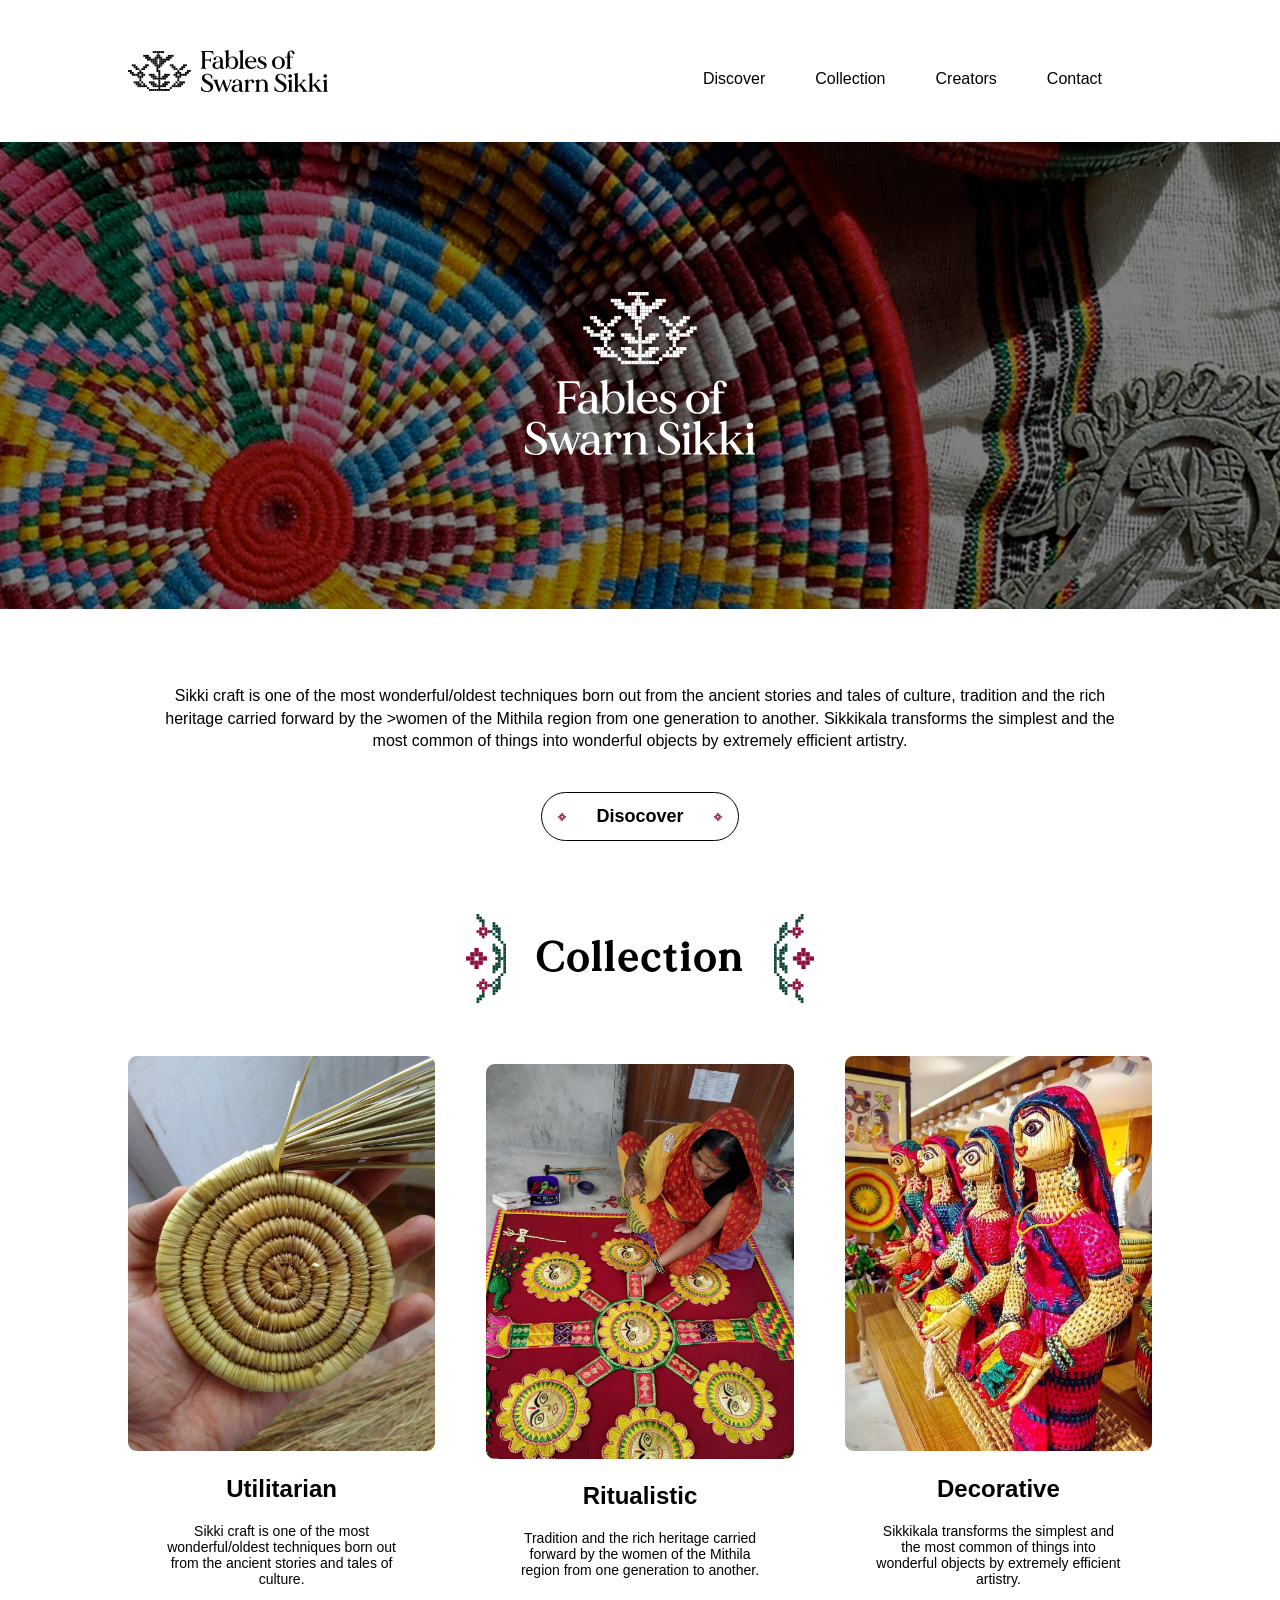
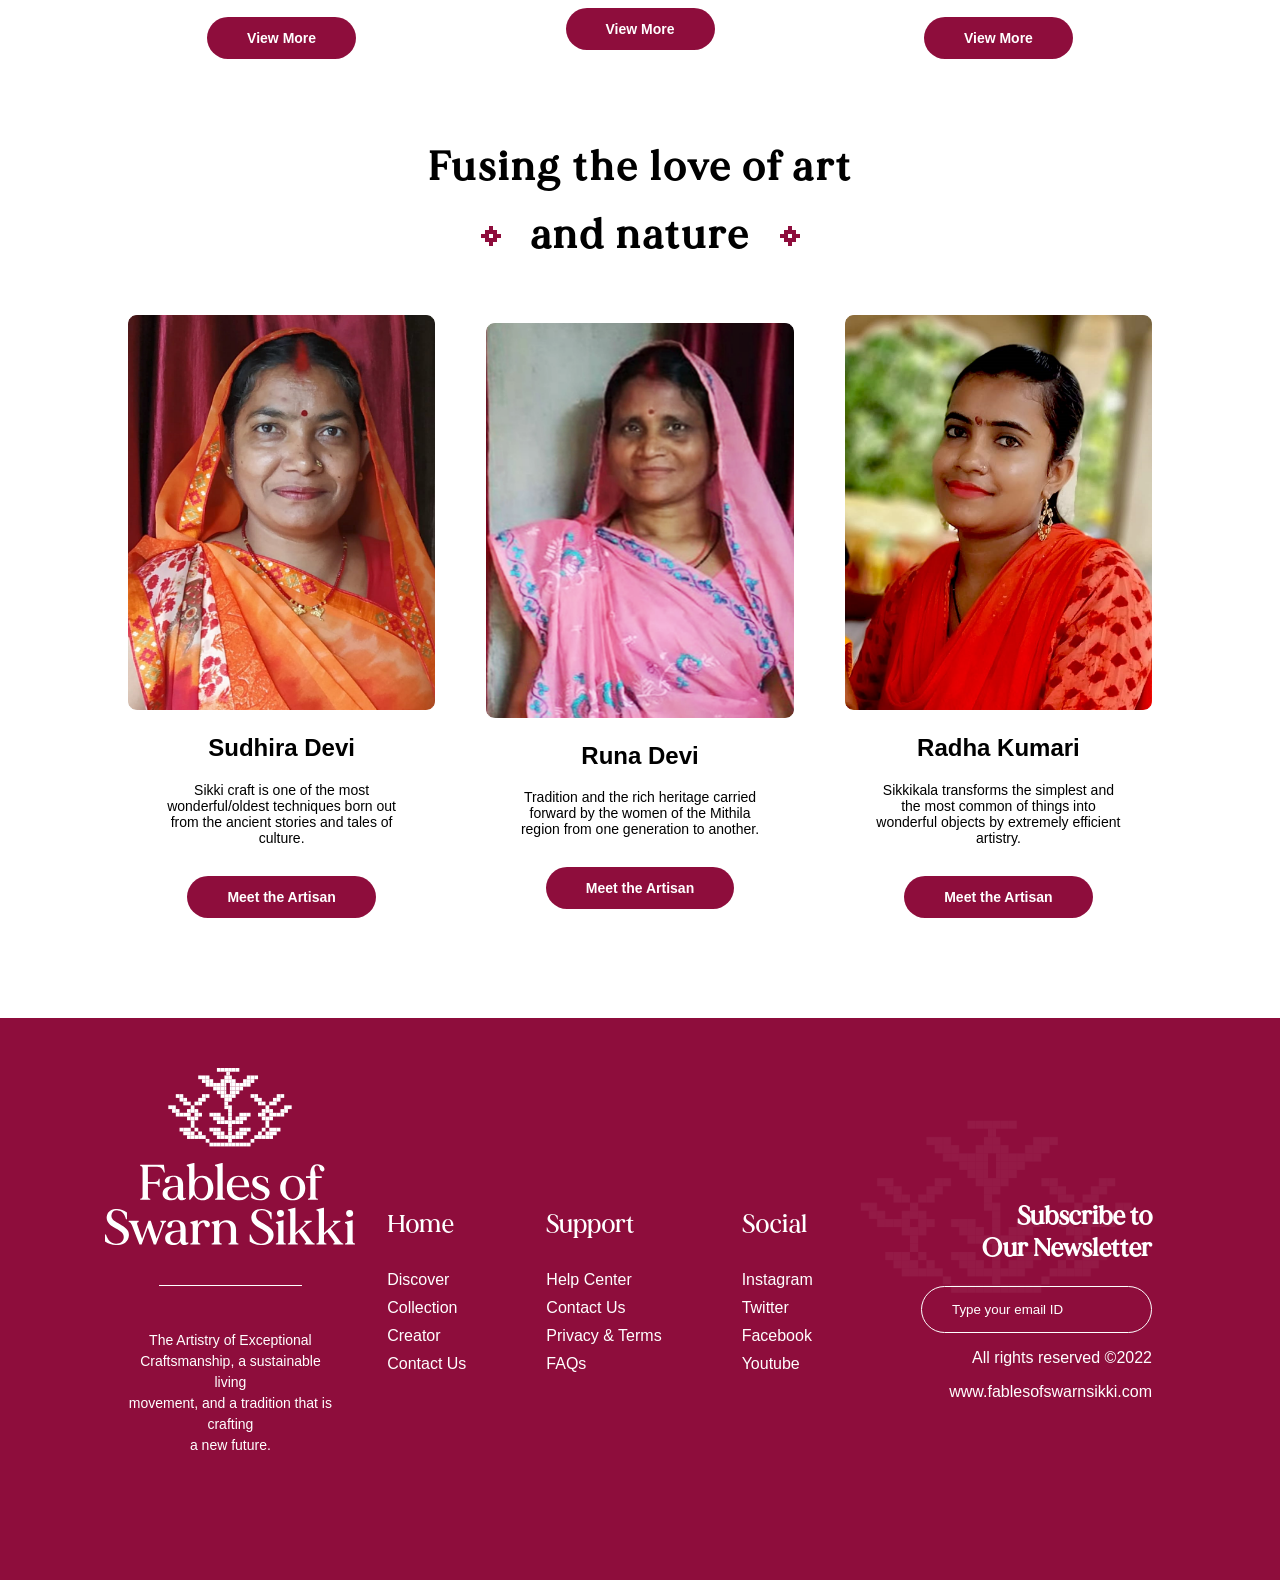
==== index.html @ f47e552f "initial commit" ====
<!DOCTYPE html>
<html lang="en">
<head>
  <meta charset="UTF-8">
  <meta http-equiv="X-UA-Compatible" content="IE=edge">
  <meta name="viewport" content="width=device-width, initial-scale=1.0">
  <link rel="stylesheet" href="style.css">
  <title>Fables of Swarn Sikki</title>
</head>
<body>
  <nav class="container">
    <img src="./assets/logo.svg" alt="Logo">
    <div class="menu-item">
        <ul>
            <li class="item">
                Discover
            </li>
            <li class="item">
                Collection
            </li>
            <li class="item">
                Creators
            </li>
            <li class="item">
                Contact
            </li>
        </ul>
    </div>
  </nav>


  <!-- Cover Image -->
  <div class="main">
    <div class="content container">
      <img src="./assets/logo-white.svg" alt="">
    </div>
  </div>

  <div class="content container">
    <div class="about">
      <p>Sikki craft is one of the most wonderful/oldest techniques born out from the ancient stories and tales of culture, tradition and the rich <br> heritage carried forward by the >women of the Mithila region from one generation to another. Sikkikala transforms the simplest and the<br> most common of things into wonderful objects by extremely efficient artistry.</p>

      <button class="flower-button">
        <img src="./assets/FlowerIcon.svg" alt="">
        Disocover
        <img src="./assets/FlowerIcon.svg" alt="">
      </button>  
    </div>

  </div>


  <div class="content container">
    <div class="collection-title">
      <img src="./assets/BelIcon-Right.svg" alt="">
      Collection
      <img src="./assets/BelIcon-left.svg" alt="">
    </div>
    <div class="grid3">
      <div class="item">
        <img src="./assets/Collection01-utilitarian.png" alt="">
        <h2>Utilitarian</h2>
        <p>Sikki craft is one of the most wonderful/oldest techniques born out from the ancient stories and tales of culture.</p>
        <button class="dark-button">
          View More
        </button>
      </div>
      <div class="item">
        <img src="./assets/Collection02-ritualistic.png" alt="">
        <h2>Ritualistic</h2>
        <p>Tradition and the rich heritage carried forward by the women of the Mithila region from one generation to another.</p>
        <button class="dark-button">
          View More
        </button>
      </div>
      <div class="item">
        <img src="./assets/Collection03-Decorative.png" alt="">
        <h2>Decorative</h2>
        <p>Sikkikala transforms the simplest and the most common of things into wonderful objects by extremely efficient artistry.</p>
        <button class="dark-button">
          View More
        </button>
      </div>            

    </div>
  </div>



  <div class="content container" style="margin-top: 70px;">
    <div class="collection-title  collection-title1">
      Fusing the love of art
    </div>
    <div class="collection-title collection-title1" style="margin-bottom: 40px;">
      <img src="./assets/FlowerIcon.svg" alt="">
      and nature
      <img src="./assets/FlowerIcon.svg" alt="">
    </div>
    <div class="grid3">
      <div class="item">
        <img src="./assets/Artisan01-Sudhira.png" alt="">
        <h2>Sudhira Devi</h2>
        <p>Sikki craft is one of the most wonderful/oldest techniques born out from the ancient stories and tales of culture.</p>
        <button class="dark-button">
          Meet the Artisan
        </button>
      </div>
      <div class="item">
        <img src="./assets/Artisan02-Runa.png" alt="">
        <h2>Runa Devi</h2>
        <p>Tradition and the rich heritage carried forward by the women of the Mithila region from one generation to another.</p>
        <button class="dark-button">
          Meet the Artisan
        </button>
      </div>
      <div class="item">
        <img src="./assets/Artisan03-Radha.png" alt="">
        <h2>Radha Kumari</h2>
        <p>Sikkikala transforms the simplest and the most common of things into wonderful objects by extremely efficient artistry.</p>
        <button class="dark-button">
          Meet the Artisan
        </button>
      </div>            

    </div>
  </div>


  <div class="footer">
    <div class="container">
      <div class="top">
        <div class="left">
            <div class="logo">
                <img src="./assets/logo-white.svg" alt="">
                <div class="line"></div>
                <p>The Artistry of Exceptional<br>Craftsmanship, a sustainable living<br>movement, and a tradition that is crafting<br>a new future.</p>
            </div>
        </div>
        <div class="right">
          <div class="footer-menu">
            <div class="items">
                <div class="title">
                    Home
                </div>
                <ul>
                    <li class="item">Discover</li>
                    <li class="item">Collection</li>
                    <li class="item">Creator</li>
                    <li class="item">Contact Us</li>
                </ul>
            </div>
            <div class="items">
                <div class="title">
                    Support
                </div>
                <ul>
                    <li class="item">Help Center</li>
                    <li class="item">Contact Us</li>
                    <li class="item">Privacy & Terms</li>
                    <li class="item">FAQs</li>
                </ul>
            </div>

            <div class="items">
                <div class="title">
                    Social
                </div>
                <ul>
                    <li class="item">Instagram</li>
                    <li class="item">Twitter</li>
                    <li class="item">Facebook</li>
                    <li class="item">Youtube</li>
                </ul>
            </div>

          </div>
        </div>
        <div class="subscribe">
          <h2>Subscribe to<br>Our Newsletter</h2>
          <input type="text" name="email" id="email" placeholder="Type your email ID">
          <div>
            <p>All rights reserved ©2022</p>
            <p>www.fablesofswarnsikki.com</p>
          </div>
        </div>

    </div>      
    </div>

    </div>
  </div>

</body>
</html>
---- style.css ----
@font-face {
  font-family: Mirage;
  src: url('assets/Mirage-Medium-PERSONAL-USE.otf');
}

html, body {
  margin: 0;
  padding: 0;
  font-family: 'Mulish', sans-serif;
}

.container {
  width: 80%;
  margin: 0 auto;
}

nav {
  display: flex;
  justify-content: space-between;
  align-items: flex-start;
  padding-top: 50px;
  padding-bottom: 50px;
}

nav .container {
  display: flex;
  align-items: center;
  justify-content: center;
}

nav img {
  height: auto;
  width: 200px;
}


.menu-item {
  margin-top: 20px;  
}


nav ul {
  list-style: none;
  display: flex;
  align-items: center;
  justify-content: center;
  margin: 0px;
}

nav .item {
  display: flex;
  align-items: center;
  margin-right: 50px;
}

nav .item p {
  margin: 0;
}

nav .item .svg-icon {
  width: 20px;
  height: 20px;
  margin-right: 7px;
}

.main {
  background-image: url('./assets/CoverImage-withOverlay.png');
  height: auto;
  background-size: cover;
  background-repeat: no-repeat;
  width: 100%;
  display: flex;
  align-items: center;
  justify-content: flex-start;
  background-position: top;
}

.main .content {
  color: white;
  width: 18%;
  padding-top: 150px;
  padding-bottom: 150px;
}


.main .content p {
  font-size: 1.2em;
  line-height: 1.3;
  width: 35%;
}

.main .content button {
  padding: 15px 40px;
  cursor: pointer;
  border: 2px solid white;
  border-radius: 100px;
  background: none;
  color: white;
}
.tools {
  display: flex;
  margin-top: -50px;
  justify-content: space-between;
}

.dots {
  display: flex;
  align-items: center;
  justify-content: center;
  list-style: none;
}

.dots div {
  height: 8px;
  width: 8px;
  background-color: rgb(255, 255, 255, 0.5);
  border-radius: 100px;
  margin-right: 10px;
}

.arrow {
  color: white;
  height: 24px;
  width: 24px;
}

.dots div:first-child {
  background-color: white;
}


.about {
  padding-top: 60px;
  padding-bottom: 60px;
  display: flex;
  flex-direction: column;
  align-items: center;
}

.about p {
  text-align: center;
  line-height: 1.4em;
  margin-bottom: 40px;
}

.flower-button {
  display: flex;
  font-size: 18px;
  font-weight: bold;
  background: white;
  border-radius: 1000px;
  border: 1px solid black;
  padding: 13px 16px;
  font-family: 'Mulish', sans-serif;
  display: flex;
  align-items: center;
}

.flower-button img {
  width: 8px;
  height: auto;
}


.flower-button img:nth-child(1) {
  margin-right: 30px;
}

.flower-button img:nth-child(2) {
  margin-left: 30px;
}

.grid3 {
  display: flex;
  align-items: center;
  justify-content: space-between;
}

.grid3 .item {
  width: 30%;
  max-width: 30%;
}

.grid3 .item img {
  width: 100%;
  height: auto;
}

.grid3 .item h2 {
  text-align: center;
}

.grid3 .item p {
  text-align: center;
  font-size: 14px;
  width: 80%;
  margin: 0 auto;
  margin-bottom: 30px;
}

.dark-button {
  display: flex;
  font-size: 14px;
  font-weight: bold;
  background: #8E0D3C;
  border-radius: 1000px;
  border: none;
  padding: 13px 40px;
  font-family: 'Mulish', sans-serif;
  display: flex;
  align-items: center;
  margin: 0 auto;
  color: white;
}



.collection-title {
  display: flex;
  font-size: 40px;
  letter-spacing: 3px;
  font-weight: bold;
  padding: 13px 16px;
  font-family: Mirage;
  display: flex;
  align-items: center;
  margin: 0 auto;
  justify-content: center;
  margin-bottom: 40px;
}

.collection-title1 {
  margin-bottom: -10px;
}

.collection-title img {
  width: 40px;
  height: auto;
}

.collection-title1 img {
  width: 20px !important;
  height: auto;
}

.collection-title img:nth-child(1) {
  margin-right: 30px;
}

.collection-title img:nth-child(2) {
  margin-left: 30px;
}

.footer {
  color: white;
  margin-top: 100px;
  background-color: #8E0D3C;
  background-image: url('./assets/Footer.png');
  height: auto;
  background-size: contain;
  background-repeat: no-repeat;
  width: 100%;
  display: flex;
  align-items: center;
  justify-content: flex-start;
  background-position: top;
}

.footer .top {
  display: flex;
  justify-content: space-between;
  padding-top: 50px;
  padding-bottom: 50px;
}

.footer .top .left {
  width: 20%;
}

.footer .top .left .logo {
  margin-bottom: 60px;
  display: flex;
  flex-direction: column;
  align-items: center;
}

.footer .top .left .logo img {
  width: 250px;
}

.footer .top .left .logo p {
  text-align: center;
  line-height: 1.5em;
  font-size: 14px;
}

.line {
  height: 1px;
  width: 70%;
  background-color: white;
  margin-top: 40px;
  margin-bottom: 30px;
}

.footer .top .left .subscribe {
  display: flex;
  align-items: center; 
}

.footer .top .left .subscribe input[type="text"] {
  border: 1px solid white;
  background-color: transparent;
  color: white;
  padding: 6px 10px;
  margin-right: 40px;
}

.footer .top .left .subscribe input[type="text"]::placeholder{
  color: white;
}

.footer .top .left .subscribe input[type="submit"] {
  border: 1px solid white;
  background-color: transparent;
  padding: 7px 30px;
}

.footer .top .right {
  width: 60%;
  display: flex;
  justify-content: center;
  align-items: center;
}

.footer .top .right .footer-menu {
  display: flex;
  justify-content: flex-end;
}

.footer .top .right .footer-menu .items {
  margin-right: 80px;
}

.footer .top .right .footer-menu .items .title {
  font-family: Mirage;
  font-size: 25px;
}

.footer .top .right .footer-menu .items ul {
list-style: none;
padding: 0;
margin-top: 30px;
}

.footer .top .right .footer-menu .items ul li{
  margin-bottom: 10px;
}

.footer .top .subscribe {
  width: 20%;
  display: flex;
  flex-direction: column;
  align-items: flex-end;
  justify-content: center;
}

.footer .top .subscribe input {
  border-radius: 300px;
  padding: 15px 30px;
  background: none;
  border: 1px solid white;
  color: white;
}

.footer .top .subscribe input::placeholder {
  color: white;
}

.footer .top .subscribe h2 {
  font-family: Mirage;
  font-size: 25px;
  text-align: right;
}



.footer .top .subscribe p {
  text-align: right;
}

.footer .bottom {
  margin-top: 30px;
}

.footer .bottom .footer-base {
  display: flex;
  justify-content: space-between;
  margin-bottom: 30px;
  margin-top: 60px;
}

.footer .bottom .footer-base .legal {
  list-style: none;
  margin: 0;
  padding: 0;
  display: flex;
}

.footer .bottom .footer-base .legal li {
  margin-right: 40px;
  text-decoration: underline;
}

.footer .bottom .footer-base .social {
  list-style: none;
  margin: 0;
  padding: 0;
  display: flex;
}

.footer .bottom .footer-base .social li {
  margin-right: 20px;
  text-decoration: underline;
}
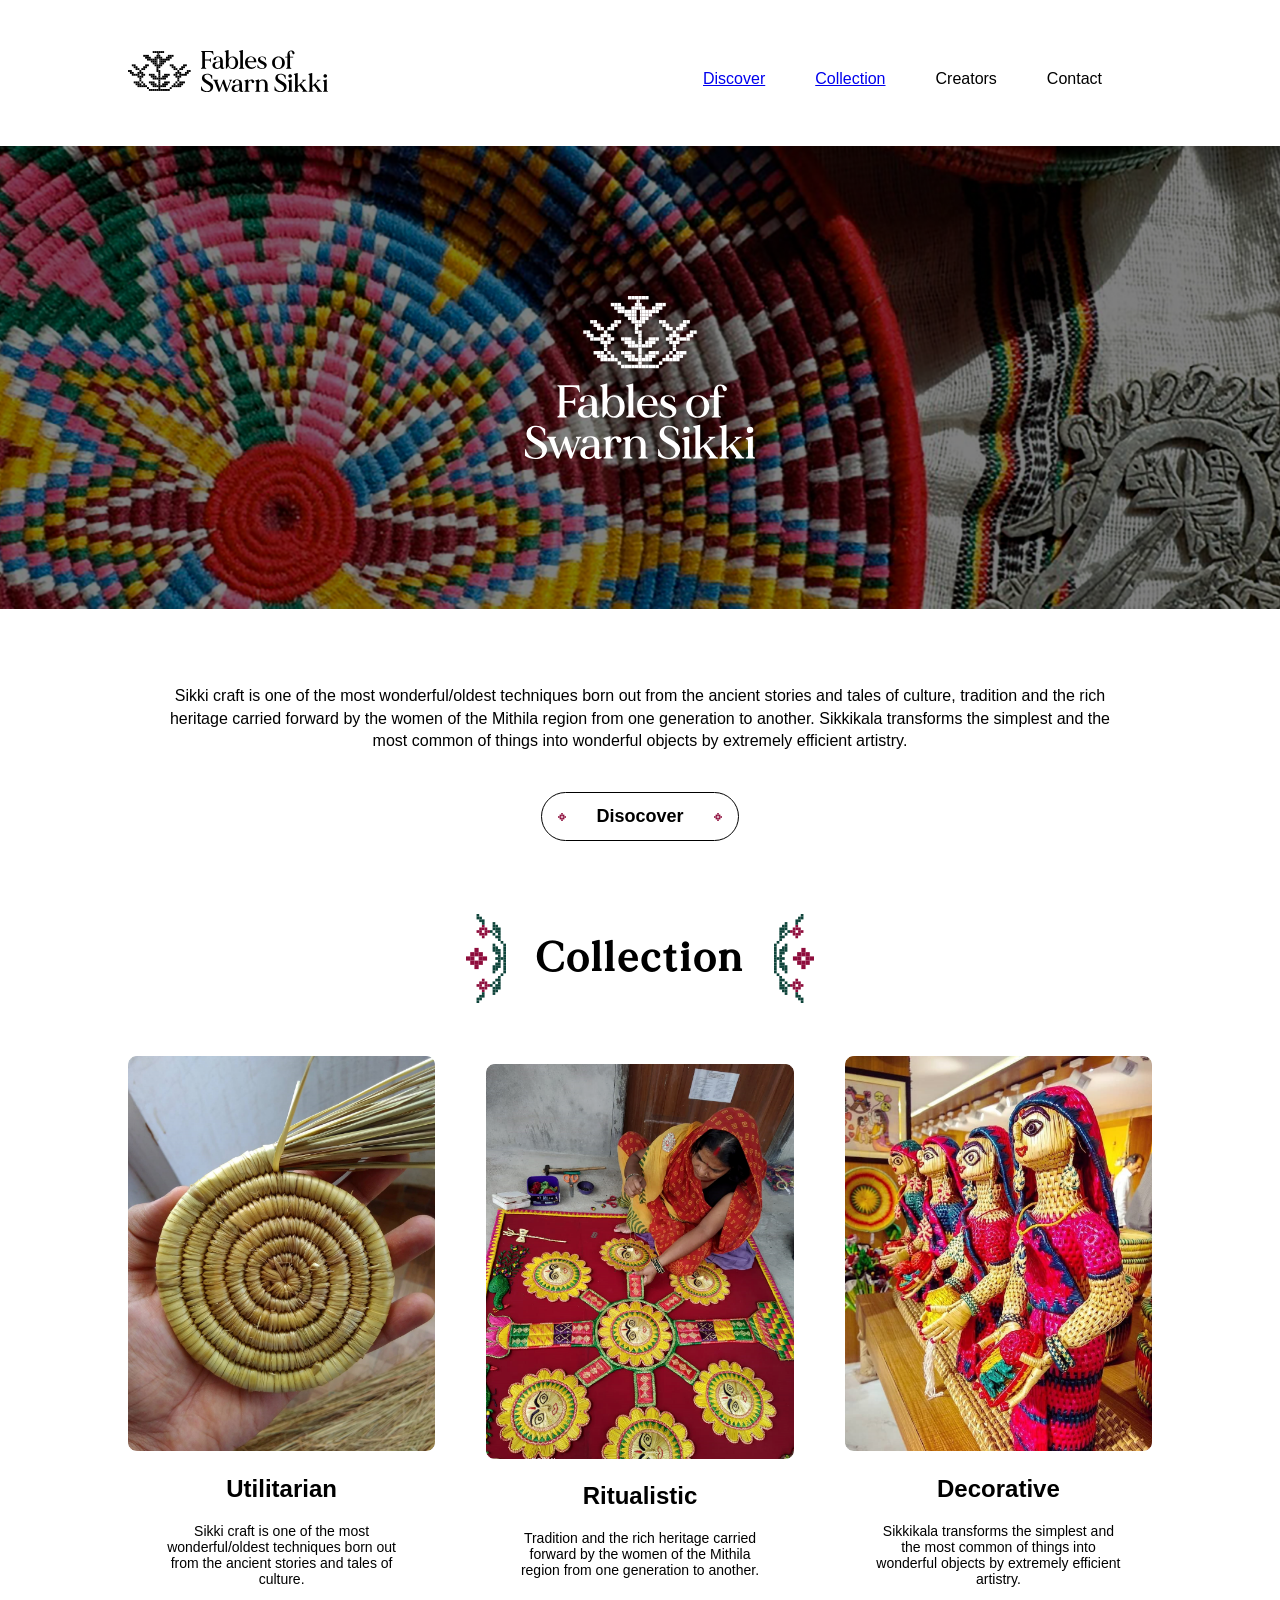
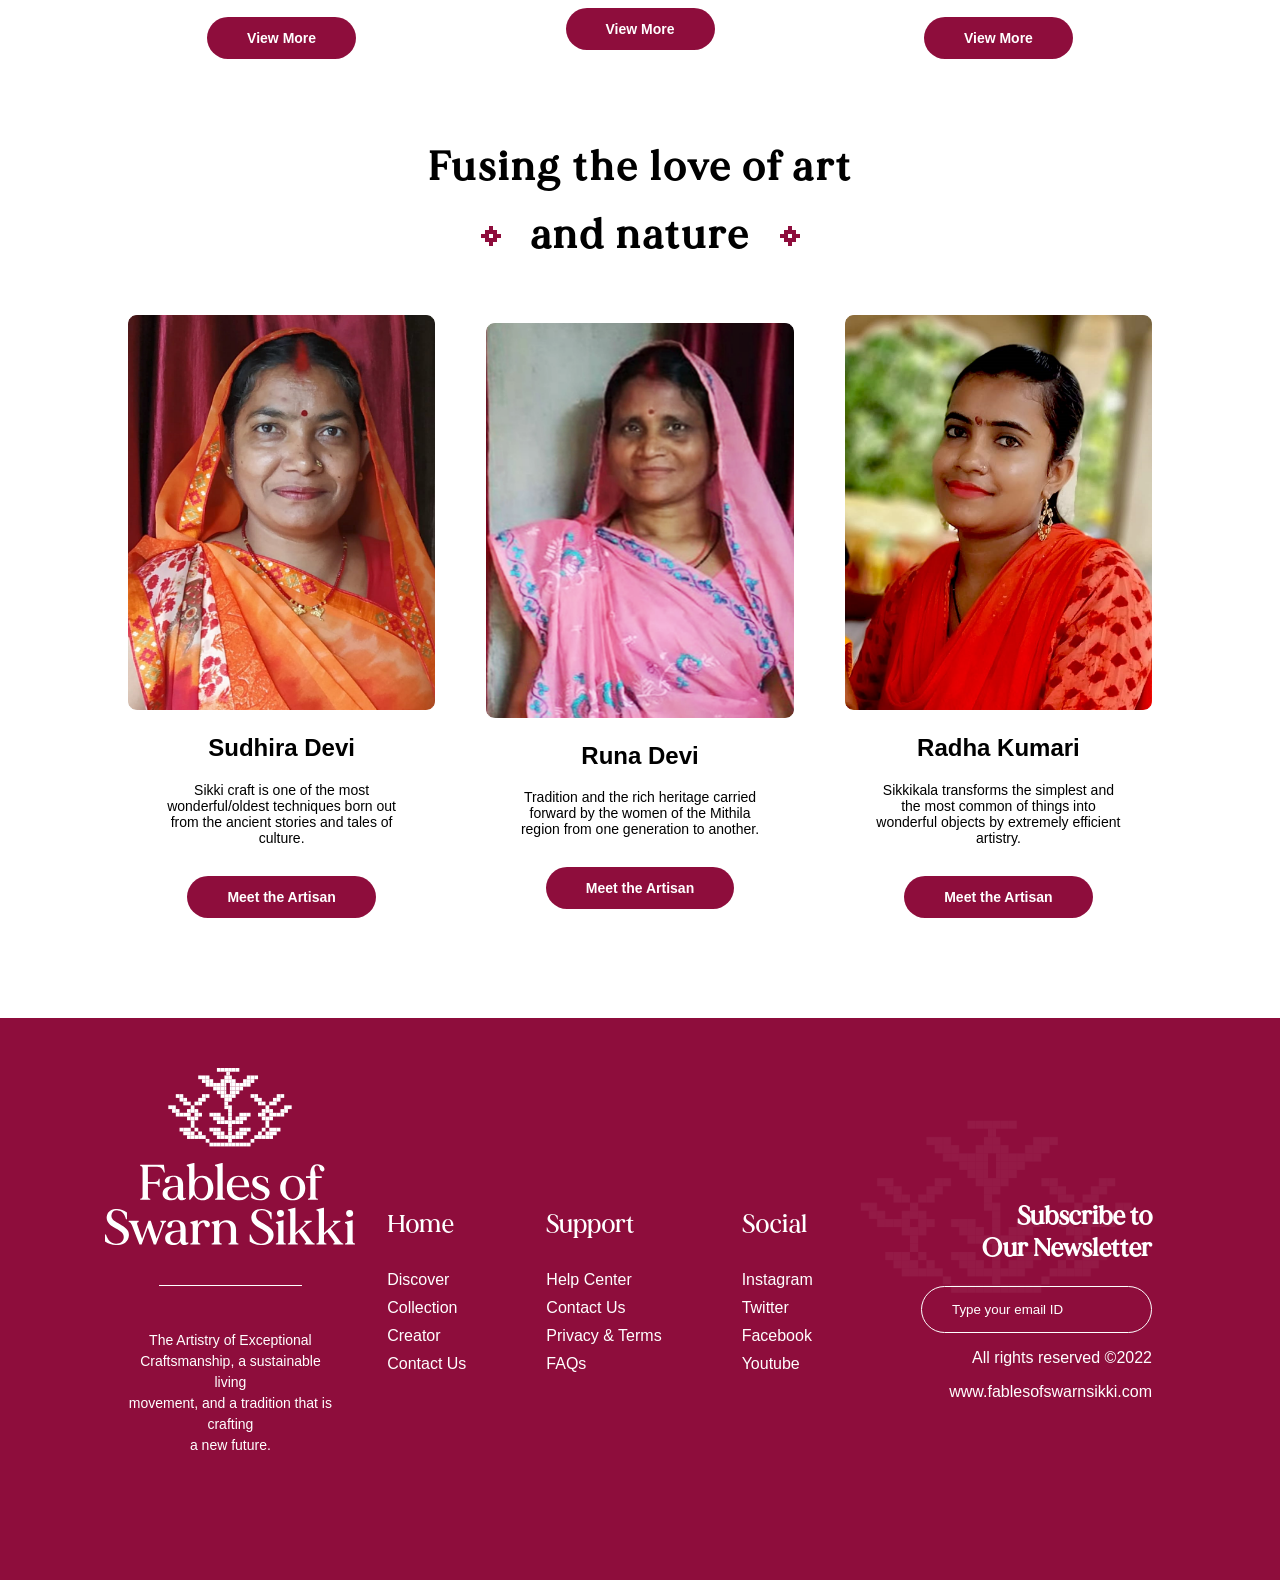
==== commit d3cfe029: "Fixed some links." ====
--- a/index.html
+++ b/index.html
@@ -5,18 +5,20 @@
   <meta http-equiv="X-UA-Compatible" content="IE=edge">
   <meta name="viewport" content="width=device-width, initial-scale=1.0">
   <link rel="stylesheet" href="style.css">
-  <title>Fables of Swarn Sikki</title>
+  <title>Sumit Singh</title>
 </head>
 <body>
   <nav class="container">
-    <img src="./assets/logo.svg" alt="Logo">
+    <a href="/">
+      <img src="./assets/logo.svg" alt="Logo">
+    </a>
     <div class="menu-item">
         <ul>
             <li class="item">
-                Discover
+                <a href="./discover.html">Discover</a>
             </li>
             <li class="item">
-                Collection
+              <a href="./collection.html">Collection</a>
             </li>
             <li class="item">
                 Creators
@@ -31,15 +33,14 @@
 
   <!-- Cover Image -->
   <div class="main">
-    <div class="content container">
+    <div class="content container index-main">
       <img src="./assets/logo-white.svg" alt="">
     </div>
   </div>
 
   <div class="content container">
     <div class="about">
-      <p>Sikki craft is one of the most wonderful/oldest techniques born out from the ancient stories and tales of culture, tradition and the rich <br> heritage carried forward by the >women of the Mithila region from one generation to another. Sikkikala transforms the simplest and the<br> most common of things into wonderful objects by extremely efficient artistry.</p>
-
+      <p>Sikki craft is one of the most wonderful/oldest techniques born out from the ancient stories and tales of culture, tradition and the rich <br> heritage carried forward by the women of the Mithila region from one generation to another. Sikkikala transforms the simplest and the<br> most common of things into wonderful objects by extremely efficient artistry.</p>
       <button class="flower-button">
         <img src="./assets/FlowerIcon.svg" alt="">
         Disocover
--- a/style.css
+++ b/style.css
@@ -75,18 +75,35 @@
   background-position: top;
 }
 
+.main-container {
+  background-image: url('./assets/Artboard – 1.png');
+  min-height: 60vh;
+}
+
+.main-discover {
+  background-color: #b1b5d8;
+  background-image: unset !important;
+}
+
 .main .content {
   color: white;
-  width: 18%;
   padding-top: 150px;
   padding-bottom: 150px;
-}
-
+  display: flex;
+  flex-direction: column;
+  align-items: center;
+  color: black;
+  text-align: center;
+}
 
 .main .content p {
   font-size: 1.2em;
   line-height: 1.3;
   width: 35%;
+}
+
+.main-discover .discover p {
+  width: 70% !important;
 }
 
 .main .content button {
@@ -227,6 +244,14 @@
   margin: 0 auto;
   justify-content: center;
   margin-bottom: 40px;
+  text-align: center;
+}
+
+.collection-title-gray {
+  background-color: #b1b5d8;
+  color: white;
+  padding-top: 50px !important;
+  padding-bottom: 50px !important;
 }
 
 .collection-title1 {
@@ -421,4 +446,159 @@
 .footer .bottom .footer-base .social li {
   margin-right: 20px;
   text-decoration: underline;
-}+}
+
+.image-container {
+  display: flex;
+  justify-content: space-around;
+  margin: 30px auto;
+}
+
+.image-container img {
+  width: 100%;
+}
+.image-container.two img {
+  width: 48%;
+}
+
+.gray-background {
+  background-color: #b1b5d8;
+  display: flex;
+  align-items: center;
+  padding-left: 9%;
+  padding-right: 9%;
+}
+.gray-background p{
+  text-align: center;
+  padding: 30px 0;
+  line-height: 1.4em;
+}
+
+.white-background {
+  background-color: unset !important;
+}
+
+.discover-cover {
+  margin-top: -100px;
+}
+
+.index-main {
+  width: 18% !important;
+}
+
+.discover img {
+  width: 18%;
+}
+
+@media only screen and (max-width: 600px) {
+  nav ul {
+    display: none;
+  }
+
+  .footer .top {
+    display: flex;
+    flex-direction: column;
+  }
+
+  .footer .top .left,
+  .footer .top .right,
+  .footer .top .subscribe
+  {
+    width: 100%;
+  }
+
+  .footer .top .subscribe {
+    align-items: center;
+    justify-content: center;
+  }
+
+  .footer .top .subscribe h2 {
+    text-align: center;
+  }
+ 
+  .footer .top .right .footer-menu{
+    width: 100%;
+    justify-content: space-around;
+  }
+
+  .footer .top .right .footer-menu .items {
+    width: 40%;
+    margin-right: 20px;
+  }
+
+  .grid3 {
+    flex-direction: column;
+  }
+  
+  .grid3 .item {
+    width: 90%;
+    max-width: 90%;
+    margin-bottom: 30px;
+  }
+
+  .collection-title img {
+    display: none;
+  }
+
+  .collection-title p {
+    width: 100% !important;
+  }
+  
+  .collection-title-gray img {
+    display: block !important;
+  }
+
+  .image-container {
+    display: flex;
+    justify-content: space-around;
+    margin: 30px auto;
+  }
+  
+  .image-container img {
+    width: 100%;
+  }
+
+  .image-container.two {
+    flex-direction: column;
+  }
+
+  .image-container.two img {
+    width: 100%;
+    margin-bottom: 20px;
+  }
+
+  .discover {
+    padding-top: 70px !important;
+  }
+
+  .main-discover .discover p {
+    width: 100% !important;
+    margin-top: 30px;
+  }
+
+  .discover img {
+    width: 80%;
+  }
+
+  .discover-cover {
+    margin-top: -80px;
+  }
+
+  .container {
+    width: 90%;
+  }
+  nav {
+    padding-top: 20px;
+    padding-bottom: 20px;
+  }
+
+  .index-main {
+    width: 60% !important;
+  }
+
+  .main-container {
+    background-image: url('./assets/COLLECTION\ –\ 1.png'); 
+    background-size: contain;
+    min-height: unset;
+  }
+}
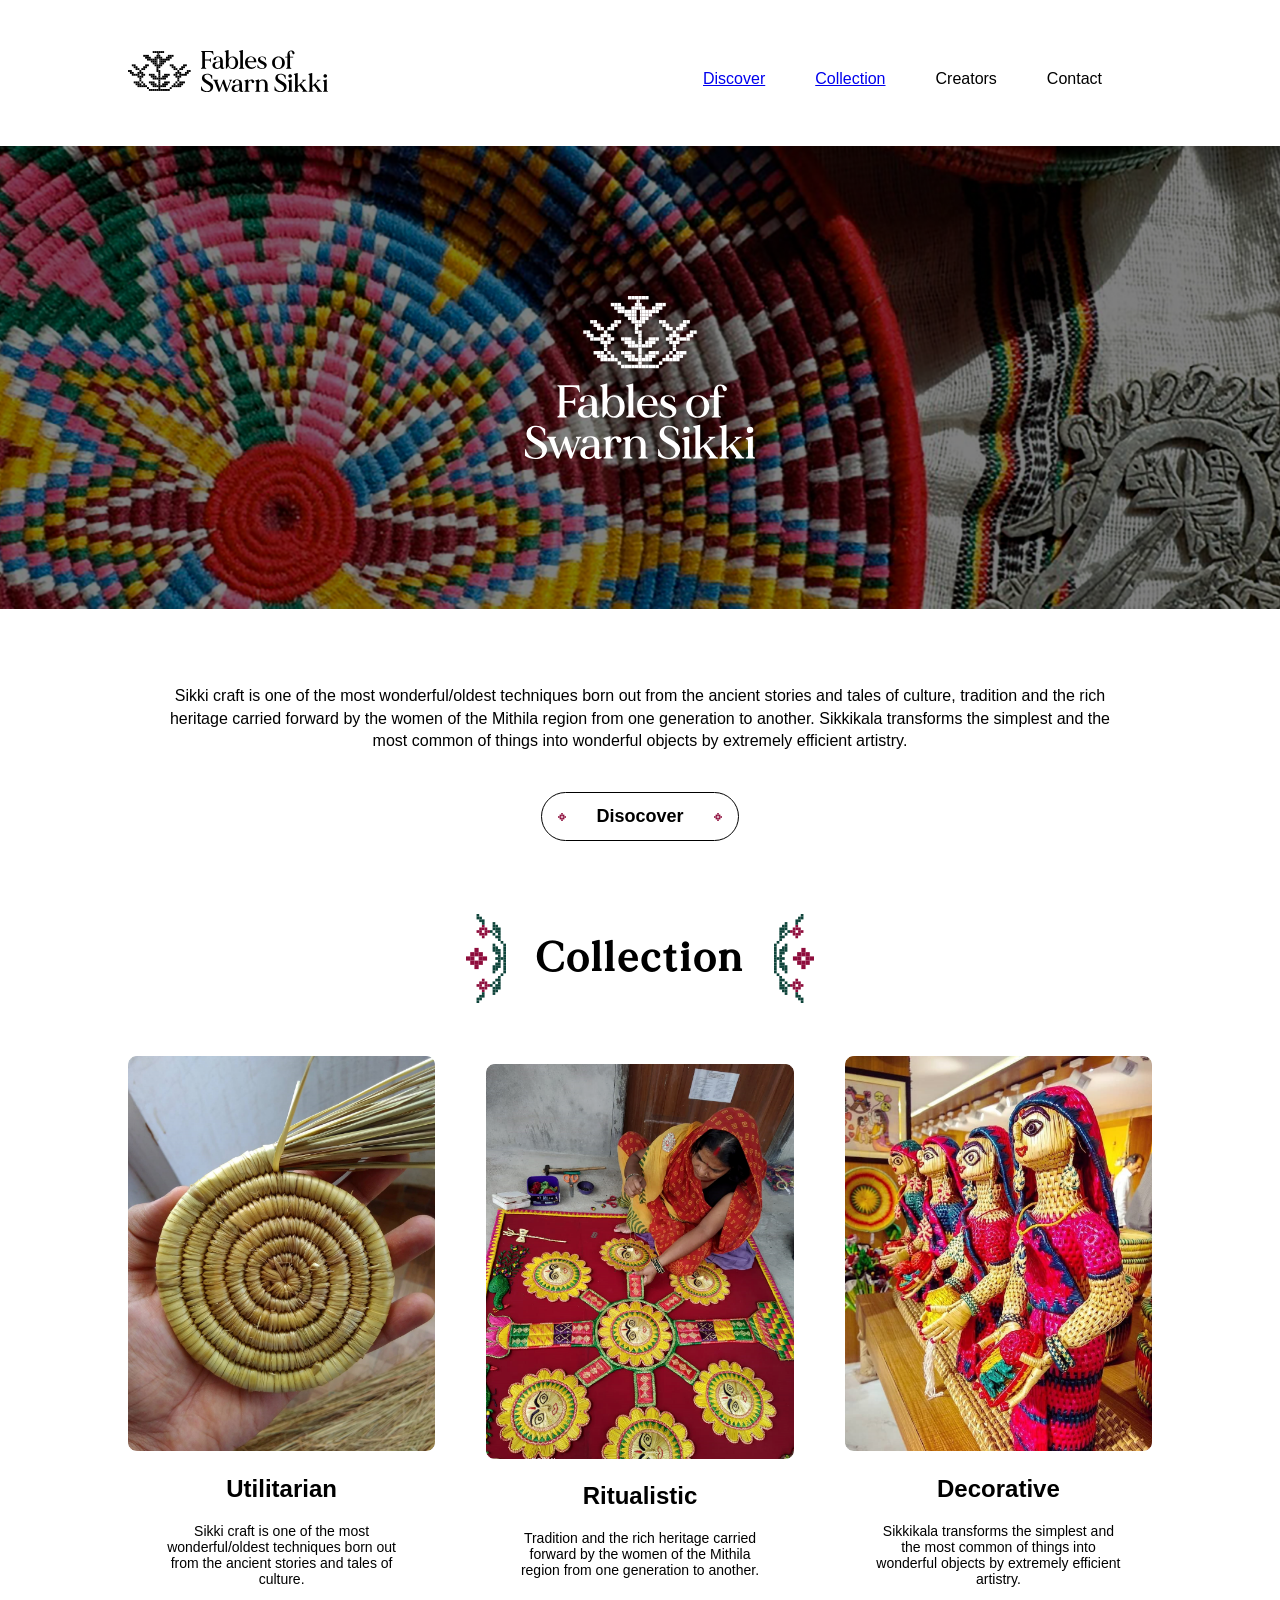
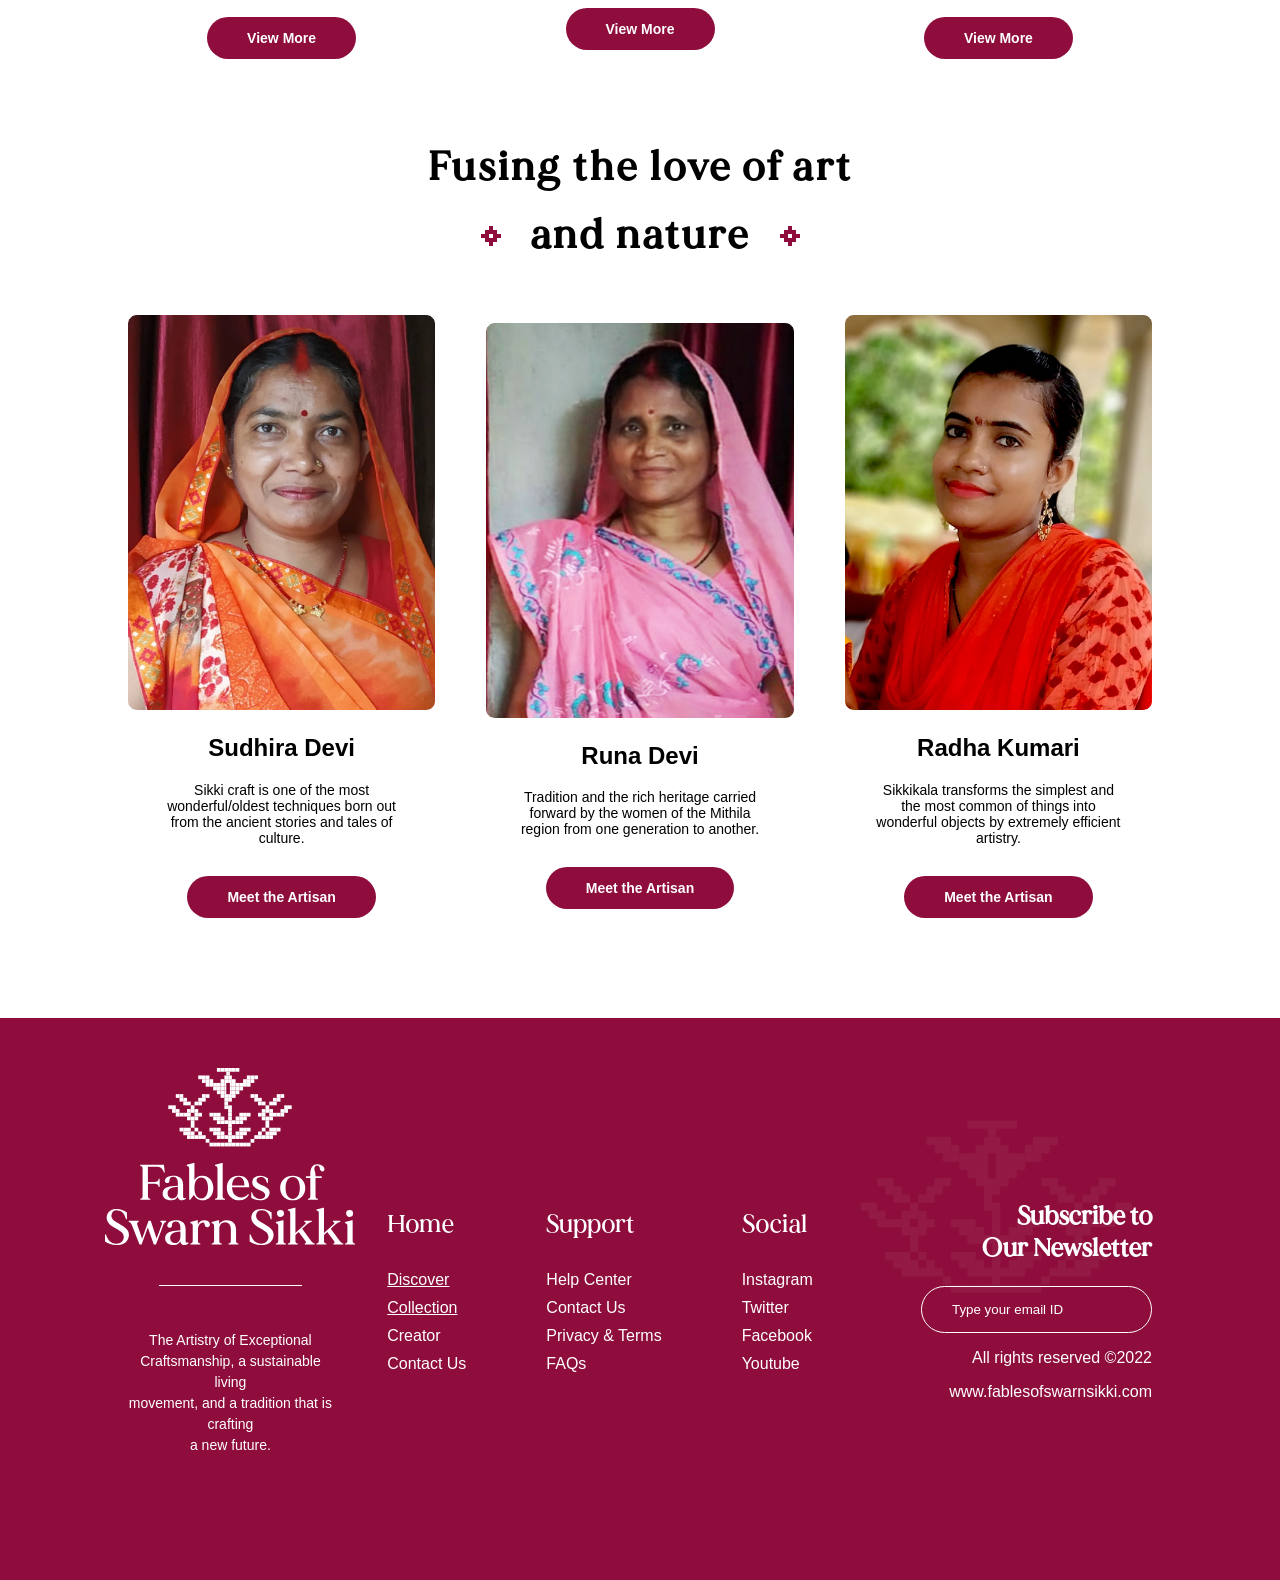
==== commit a3b1d92c: "Fixed LInks" ====
--- a/index.html
+++ b/index.html
@@ -9,7 +9,7 @@
 </head>
 <body>
   <nav class="container">
-    <a href="/">
+    <a href="./">
       <img src="./assets/logo.svg" alt="Logo">
     </a>
     <div class="menu-item">
@@ -144,8 +144,8 @@
                     Home
                 </div>
                 <ul>
-                    <li class="item">Discover</li>
-                    <li class="item">Collection</li>
+                  <li class="item"><a href="./discover.html" style="color:white">Discover</a></li>
+                  <li class="item"><a href="./collection.html" style="color:white">Collection</a></li>
                     <li class="item">Creator</li>
                     <li class="item">Contact Us</li>
                 </ul>
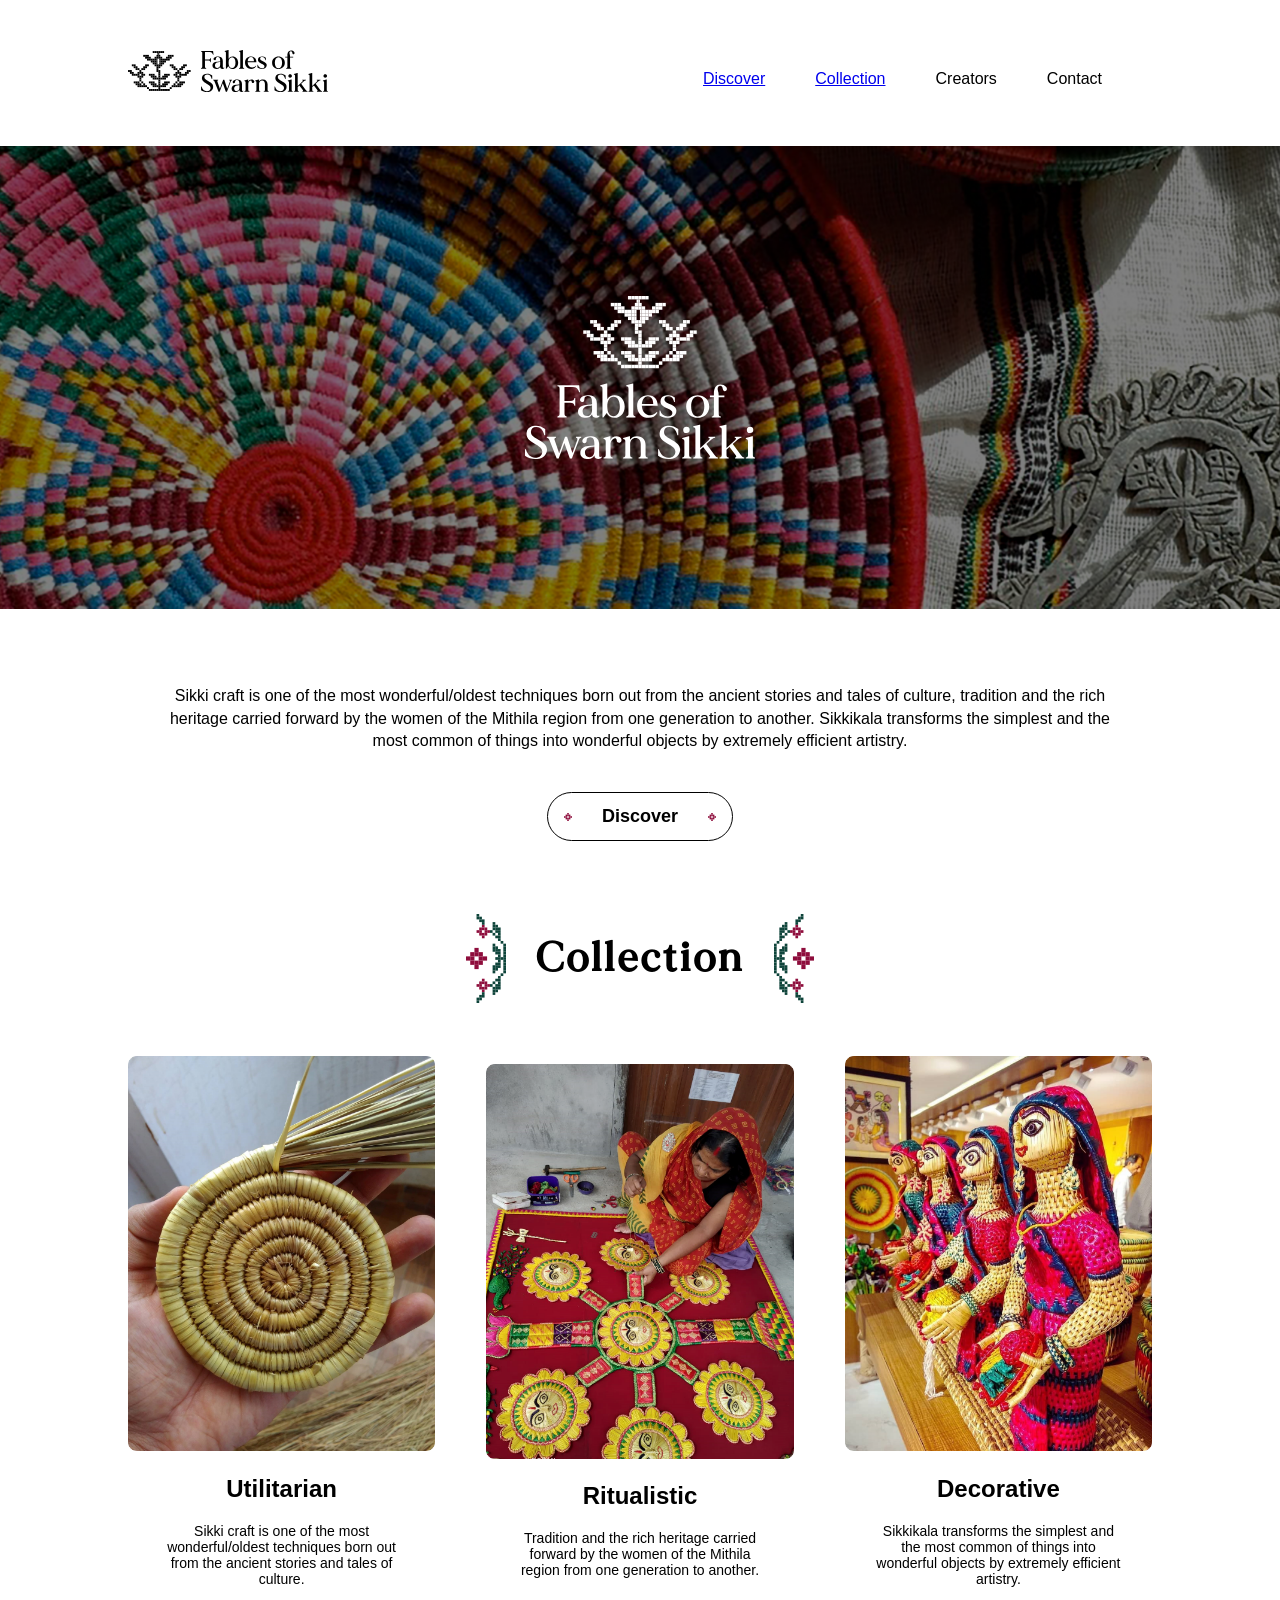
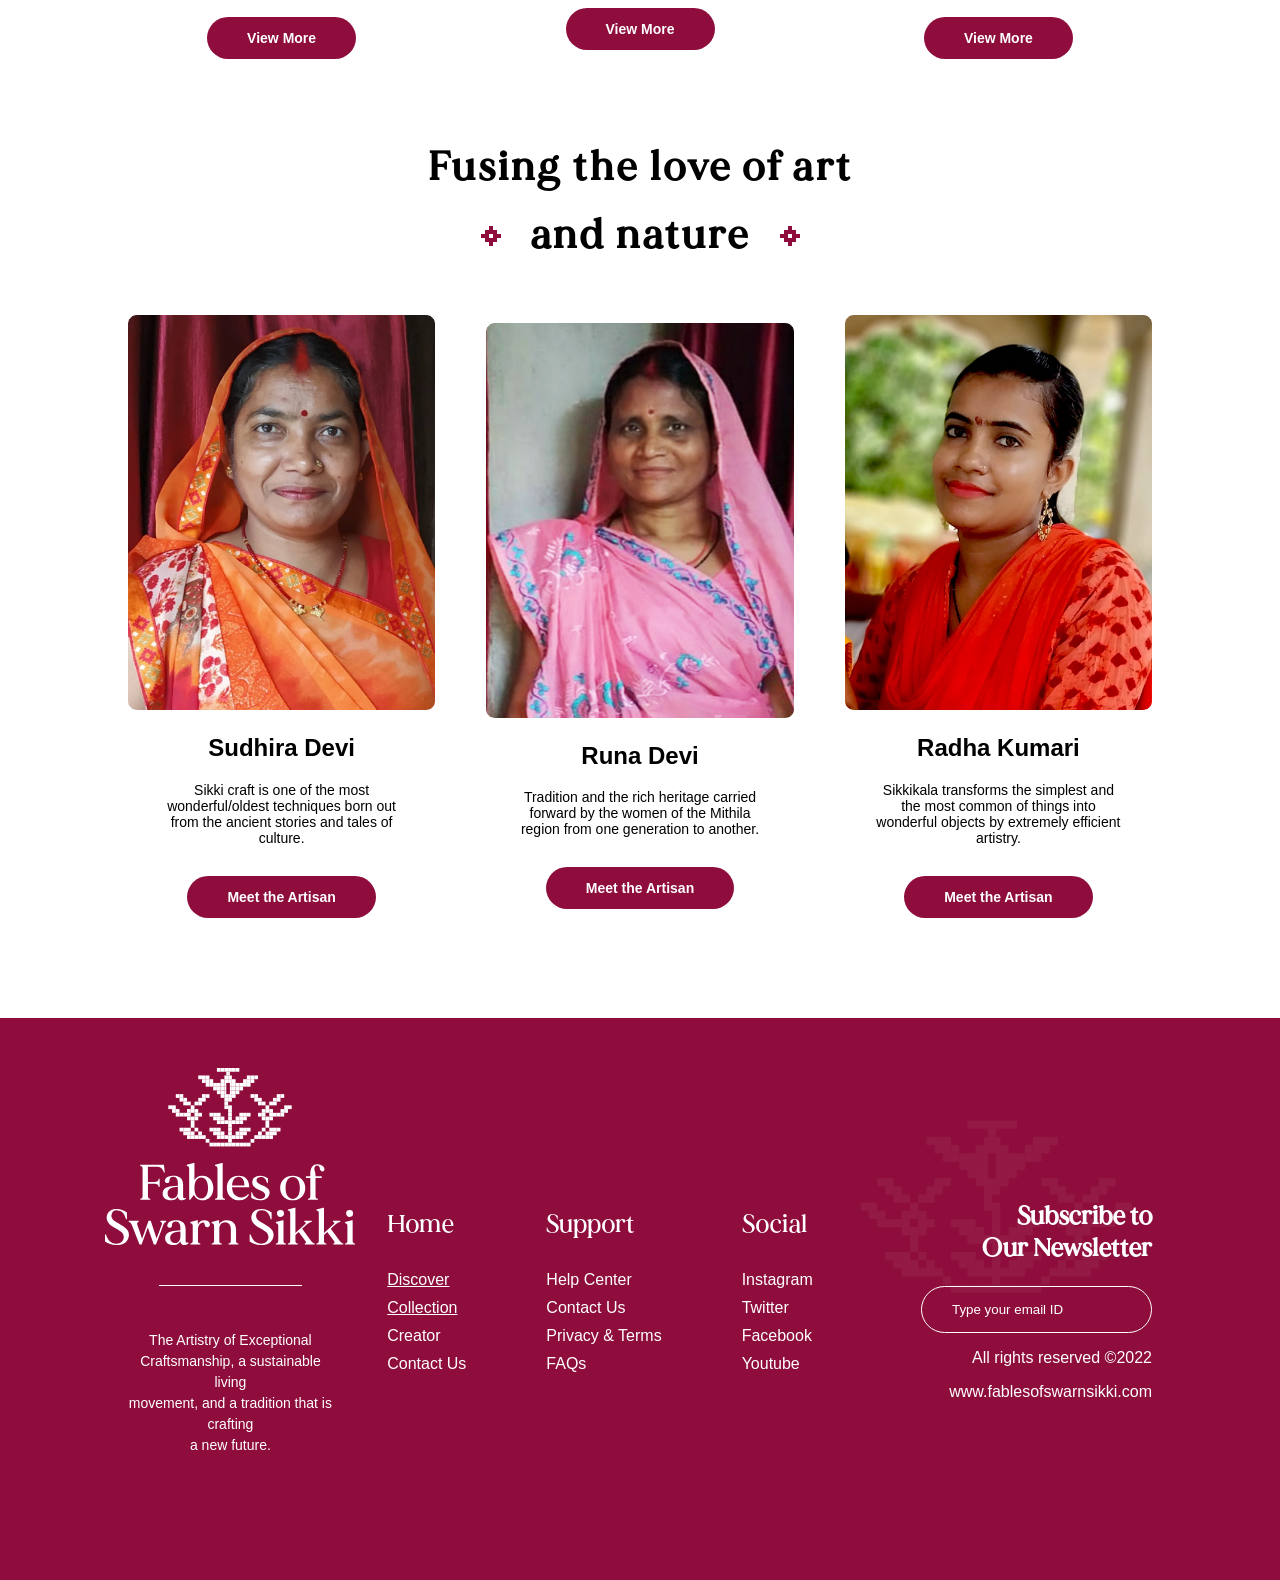
==== commit 9627e96a: "Spelling changes" ====
--- a/index.html
+++ b/index.html
@@ -43,7 +43,7 @@
       <p>Sikki craft is one of the most wonderful/oldest techniques born out from the ancient stories and tales of culture, tradition and the rich <br> heritage carried forward by the women of the Mithila region from one generation to another. Sikkikala transforms the simplest and the<br> most common of things into wonderful objects by extremely efficient artistry.</p>
       <button class="flower-button">
         <img src="./assets/FlowerIcon.svg" alt="">
-        Disocover
+        Discover
         <img src="./assets/FlowerIcon.svg" alt="">
       </button>  
     </div>
--- a/style.css
+++ b/style.css
@@ -273,7 +273,7 @@
 }
 
 .collection-title img:nth-child(2) {
-  margin-left: 30px;
+  margin-left: 30px !important;
 }
 
 .footer {
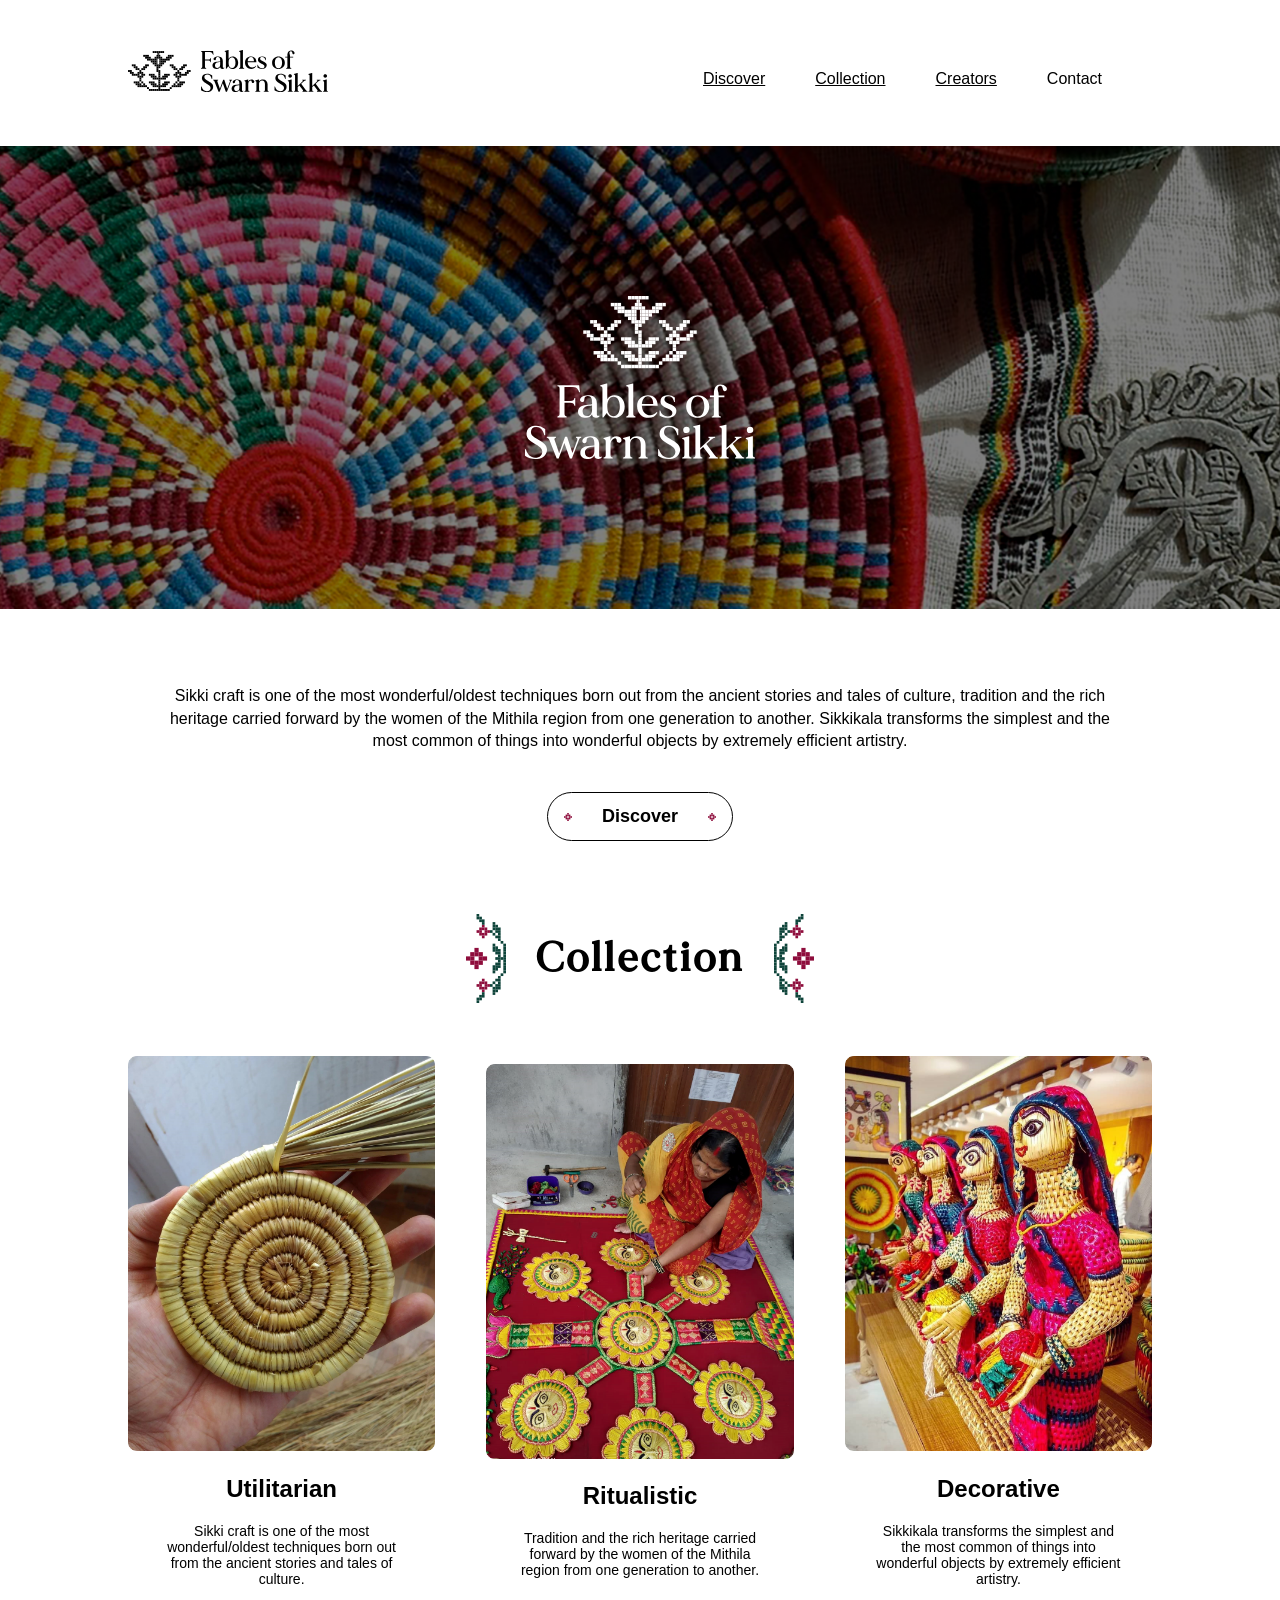
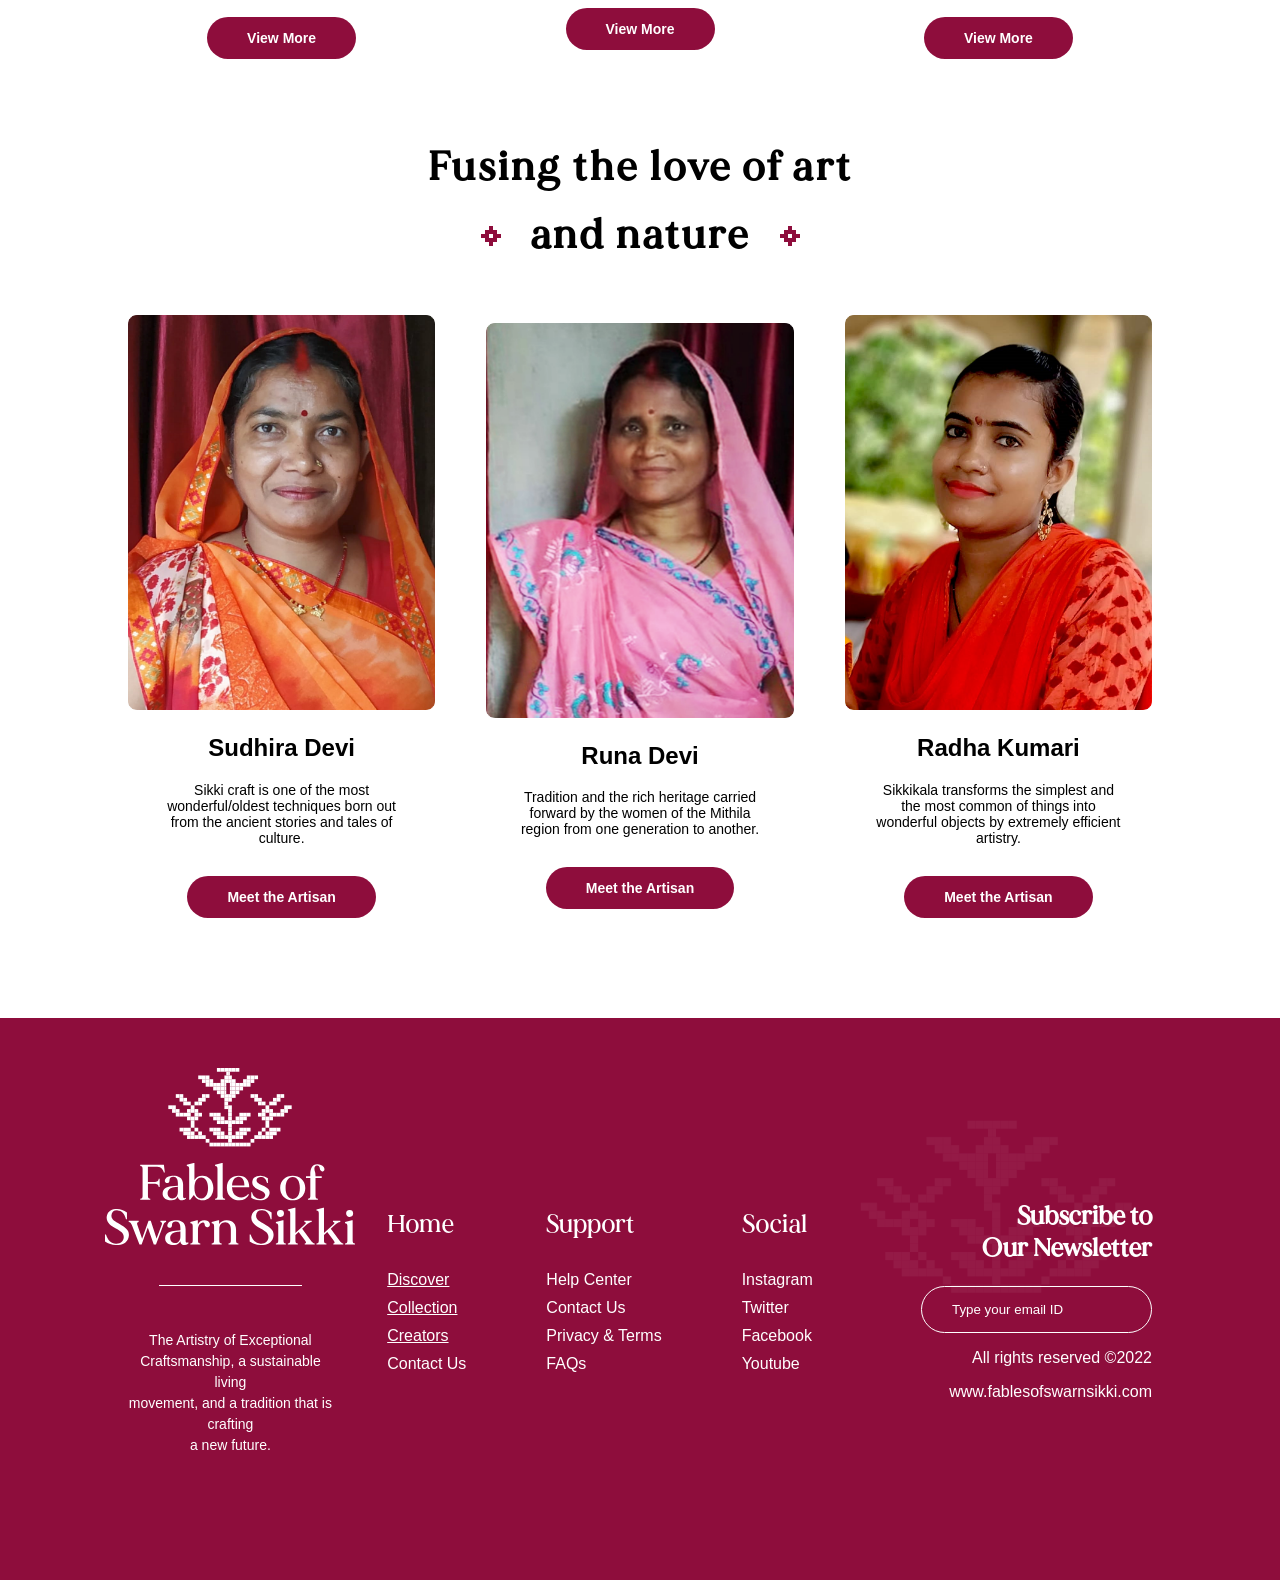
==== commit e08e703e: "Pushed some changes" ====
--- a/index.html
+++ b/index.html
@@ -15,13 +15,13 @@
     <div class="menu-item">
         <ul>
             <li class="item">
-                <a href="./discover.html">Discover</a>
+                <a href="./discover.html" style="color:rgb(0, 0, 0)">Discover</a>
             </li>
             <li class="item">
-              <a href="./collection.html">Collection</a>
+              <a href="./collection.html" style="color:rgb(0, 0, 0)">Collection</a>
             </li>
             <li class="item">
-                Creators
+              <a href="./" style="color:rgb(0, 0, 0)">Creators</a>
             </li>
             <li class="item">
                 Contact
@@ -146,7 +146,8 @@
                 <ul>
                   <li class="item"><a href="./discover.html" style="color:white">Discover</a></li>
                   <li class="item"><a href="./collection.html" style="color:white">Collection</a></li>
-                    <li class="item">Creator</li>
+                  <li class="item"><a href="./" style="color:white">Creators</a></li>
+                
                     <li class="item">Contact Us</li>
                 </ul>
             </div>
